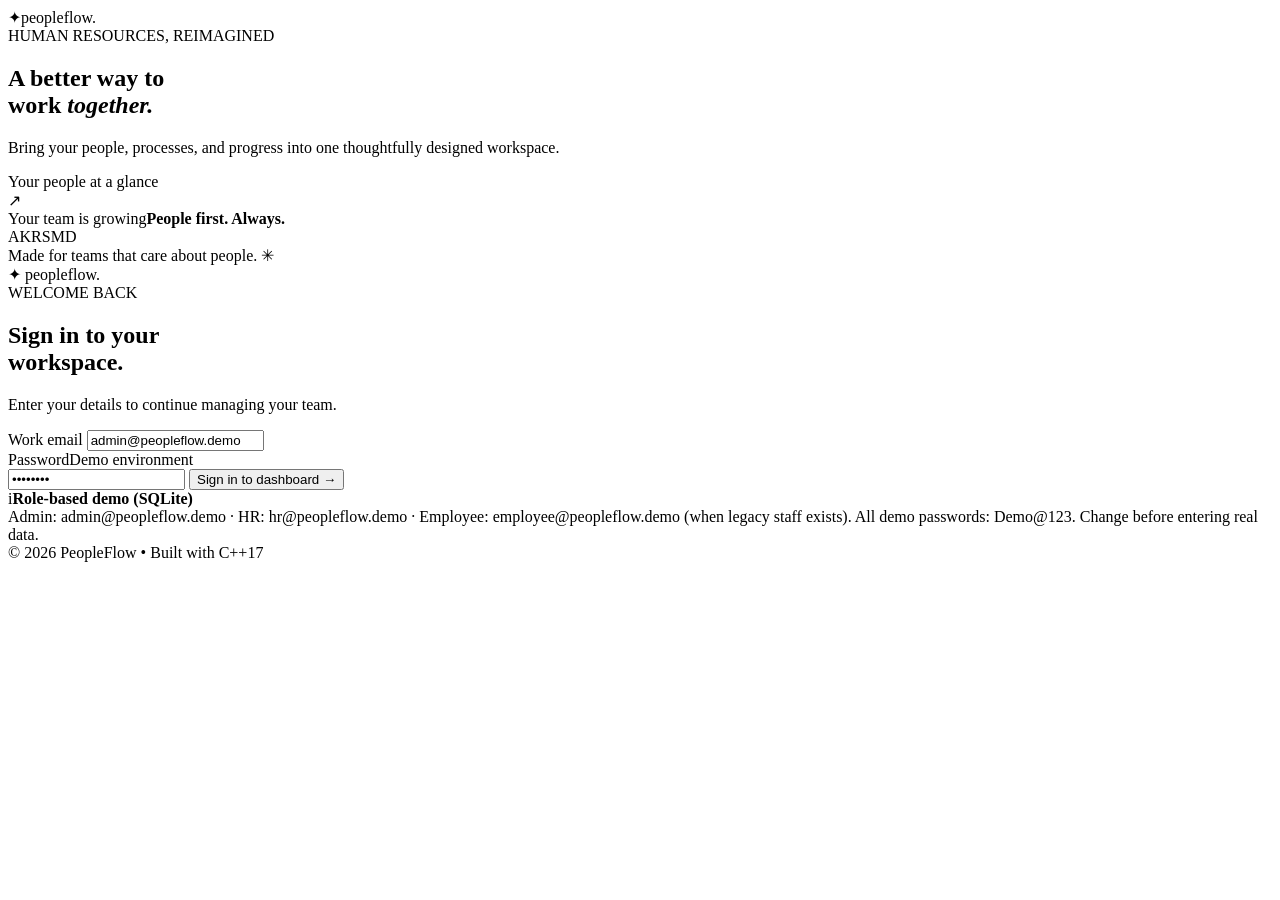
==== web/index.html @ 98f4a91e "Add C++ SQLite backend and automated tests" ====
<!doctype html>
<html lang="en">
<head>
  <meta charset="UTF-8">
  <meta name="viewport" content="width=device-width, initial-scale=1">
  <meta name="color-scheme" content="light">
  <title>PeopleFlow — HR Workspace</title>
  <link rel="stylesheet" href="/styles.css">
</head>
<body>
<svg aria-hidden="true" style="position:absolute;width:0;height:0;overflow:hidden" xmlns="http://www.w3.org/2000/svg">
  <symbol id="i-grid" viewBox="0 0 24 24"><rect x="3" y="3" width="8" height="8" rx="2"/><rect x="13" y="3" width="8" height="8" rx="2"/><rect x="3" y="13" width="8" height="8" rx="2"/><rect x="13" y="13" width="8" height="8" rx="2"/></symbol>
  <symbol id="i-users" viewBox="0 0 24 24"><path d="M16 21v-2a4 4 0 0 0-4-4H6a4 4 0 0 0-4 4v2M9 11a4 4 0 1 0 0-8 4 4 0 0 0 0 8ZM22 21v-2a4 4 0 0 0-3-3.87M16 3.13a4 4 0 0 1 0 7.75"/></symbol>
  <symbol id="i-calendar" viewBox="0 0 24 24"><rect x="3" y="5" width="18" height="16" rx="2"/><path d="M16 3v4M8 3v4M3 10h18M8 15l2 2 5-5"/></symbol>
  <symbol id="i-leave" viewBox="0 0 24 24"><rect x="4" y="5" width="16" height="17" rx="2"/><path d="M8 3v4M16 3v4M4 10h16M8 14h8M8 18h5"/></symbol>
  <symbol id="i-plus" viewBox="0 0 24 24"><path d="M12 5v14M5 12h14"/></symbol>
  <symbol id="i-search" viewBox="0 0 24 24"><circle cx="11" cy="11" r="7"/><path d="m20 20-4-4"/></symbol>
  <symbol id="i-chevron" viewBox="0 0 24 24"><path d="m9 18 6-6-6-6"/></symbol>
  <symbol id="i-logout" viewBox="0 0 24 24"><path d="M9 21H5a2 2 0 0 1-2-2V5a2 2 0 0 1 2-2h4M16 17l5-5-5-5M21 12H9"/></symbol>
  <symbol id="i-trend" viewBox="0 0 24 24"><path d="m3 17 6-6 4 4 8-8M15 7h6v6"/></symbol>
  <symbol id="i-bell" viewBox="0 0 24 24"><path d="M18 8a6 6 0 0 0-12 0c0 7-3 7-3 9h18c0-2-3-2-3-9M10 21h4"/></symbol>
  <symbol id="i-close" viewBox="0 0 24 24"><path d="M18 6 6 18M6 6l12 12"/></symbol>
  <symbol id="i-edit" viewBox="0 0 24 24"><path d="M12 20h9M16.5 3.5a2.12 2.12 0 0 1 3 3L9 17l-4 1 1-4Z"/></symbol>
  <symbol id="i-trash" viewBox="0 0 24 24"><path d="M3 6h18M8 6V4h8v2M6 6l1 15h10l1-15M10 10v7M14 10v7"/></symbol>
  <symbol id="i-menu" viewBox="0 0 24 24"><path d="M4 7h16M4 12h16M4 17h16"/></symbol>
  <symbol id="i-check" viewBox="0 0 24 24"><path d="m5 12 5 5L20 7"/></symbol>
</svg>

<div id="login-view" class="login-shell">
  <section class="login-art">
    <div class="art-noise"></div>
    <div class="brand brand-light"><span class="brand-mark">✦</span><span>peopleflow<span class="brand-dot">.</span></span></div>
    <div class="art-center">
      <div class="art-kicker"><span class="kicker-dot"></span> HUMAN RESOURCES, REIMAGINED</div>
      <h1>A better way to<br>work <em>together.</em></h1>
      <p>Bring your people, processes, and progress into one thoughtfully designed workspace.</p>
      <div class="art-preview">
        <div class="art-preview-header"><span class="dot green"></span><span class="dot yellow"></span><span class="dot blue"></span><span class="mini-label">Your people at a glance</span></div>
        <div class="preview-content"><div class="preview-icon">↗</div><div><span class="preview-caption">Your team is growing</span><strong>People first. Always.</strong></div><div class="preview-avatars"><span>AK</span><span>RS</span><span>MD</span></div></div>
      </div>
    </div>
    <div class="art-bottom">Made for teams that care about people. <span>✳</span></div>
  </section>
  <section class="login-panel">
    <div class="login-mobile-brand"><span class="brand-mark">✦</span> peopleflow.</div>
    <div class="login-form-wrap">
      <div class="eyebrow">WELCOME BACK</div>
      <h2>Sign in to your<br>workspace<span class="accent-dot">.</span></h2>
      <p class="subheading">Enter your details to continue managing your team.</p>
      <form id="login-form">
        <label for="login-email">Work email</label>
        <input id="login-email" name="email" type="email" value="admin@peopleflow.demo" required autocomplete="username" placeholder="you@company.com">
        <div class="label-line"><label for="login-password">Password</label><span class="hint">Demo environment</span></div>
        <input id="login-password" name="password" type="password" value="Demo@123" required autocomplete="current-password" placeholder="Enter your password">
        <p id="login-error" class="form-error" role="alert" hidden></p>
        <button class="button primary login-submit" type="submit">Sign in to dashboard <span>→</span></button>
      </form>
      <div class="demo-note"><span class="note-icon">i</span><span><b>Role-based demo (SQLite)</b><br>Admin: admin@peopleflow.demo · HR: hr@peopleflow.demo · Employee: employee@peopleflow.demo (when legacy staff exists). All demo passwords: Demo@123. Change before entering real data.</span></div>
    </div>
    <div class="login-footer">© 2026 PeopleFlow <span>•</span> Built with C++17</div>
  </section>
</div>

<div id="app-view" class="app-shell" hidden>
  <aside class="sidebar" id="sidebar">
    <div class="brand"><span class="brand-mark">✦</span><span>peopleflow<span class="brand-dot">.</span></span></div>
    <div class="workspace-switch"><span class="workspace-logo">P</span><span class="workspace-copy"><strong>PeopleFlow HR</strong><small id="workspace-role">Admin workspace</small></span><svg class="icon icon-small"><use href="#i-chevron"/></svg></div>
    <div class="nav-label">WORKSPACE</div>
    <nav class="sidebar-nav" aria-label="Main navigation">
      <button class="nav-item active" data-view="dashboard"><svg class="icon"><use href="#i-grid"/></svg><span>Overview</span></button>
      <button class="nav-item" data-view="employees"><svg class="icon"><use href="#i-users"/></svg><span>Employees</span></button>
      <button class="nav-item" data-view="attendance"><svg class="icon"><use href="#i-calendar"/></svg><span>Attendance</span></button>
      <button class="nav-item" data-view="leaves"><svg class="icon"><use href="#i-leave"/></svg><span>Leave requests</span><span id="sidebar-pending" class="nav-counter" hidden>0</span></button>
      <button class="nav-item admin-only" data-view="accounts"><svg class="icon"><use href="#i-users"/></svg><span>User accounts</span></button>
    </nav>
    <div class="sidebar-bottom">
      <div class="sidebar-help"><span class="help-sparkle">✳</span><strong>SQLite + C++</strong><small>Role-based local demo</small><button id="change-password-button" class="button ghost" style="width:100%;margin-top:12px">Change password</button></div>
      <button class="sidebar-profile" id="logout-button" title="Sign out"><span class="profile-avatar" id="side-avatar">AD</span><span class="profile-info"><strong id="signed-name">Admin User</strong><small id="signed-role">Administrator</small></span><svg class="icon"><use href="#i-logout"/></svg></button>
    </div>
  </aside>
  <div class="app-main">
    <header class="topbar"><div class="topbar-left"><button class="mobile-menu" id="menu-toggle" aria-label="Toggle navigation"><svg class="icon"><use href="#i-menu"/></svg></button><span class="breadcrumb">Workspace</span><svg class="icon crumb-arrow"><use href="#i-chevron"/></svg><strong id="breadcrumb-title">Overview</strong></div><div class="topbar-right"><span class="live-indicator"><span></span> Local server online</span><div class="top-avatar" id="top-avatar">AD</div></div></header>
    <main id="main-content" class="main-content"></main>
  </div>
</div>
<div id="modal-root"></div>
<div id="toast" role="status" aria-live="polite" class="toast" hidden></div>
<script src="/app.js" defer></script>
</body>
</html>
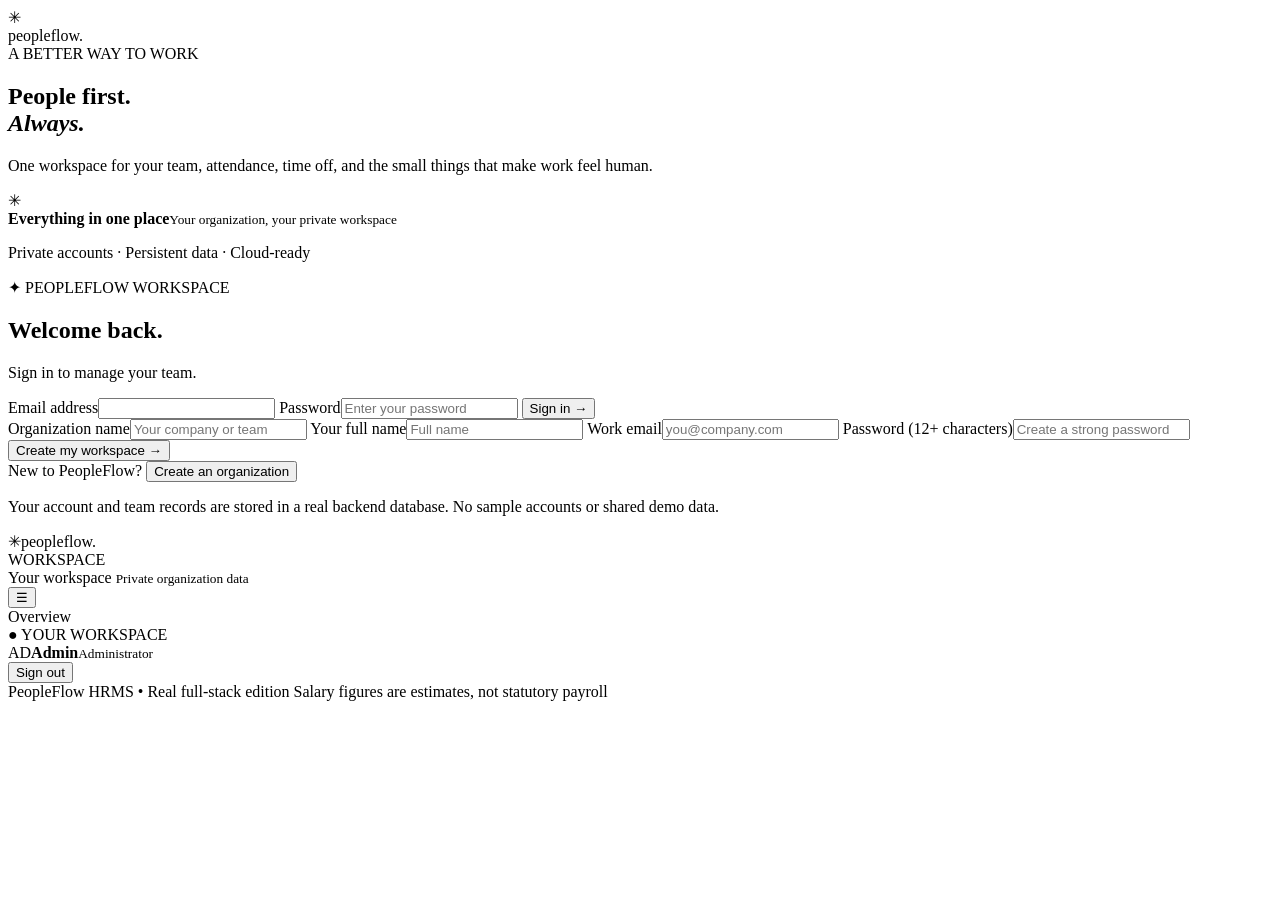
==== commit d6b4dc16: "Upgrade PeopleFlow HRMS to full-stack web app" ====
--- a/web/index.html
+++ b/web/index.html
@@ -1,90 +1,56 @@
 <!doctype html>
 <html lang="en">
 <head>
-  <meta charset="UTF-8">
-  <meta name="viewport" content="width=device-width, initial-scale=1">
-  <meta name="color-scheme" content="light">
-  <title>PeopleFlow — HR Workspace</title>
-  <link rel="stylesheet" href="/styles.css">
+<meta charset="utf-8"><meta name="viewport" content="width=device-width, initial-scale=1">
+<meta name="theme-color" content="#10272c"><meta name="description" content="PeopleFlow HRMS — secure employee and attendance management for real organizations.">
+<title>PeopleFlow HRMS · Workspace</title>
+<link rel="stylesheet" href="/styles.css"><script src="/app.js" defer></script>
 </head>
 <body>
-<svg aria-hidden="true" style="position:absolute;width:0;height:0;overflow:hidden" xmlns="http://www.w3.org/2000/svg">
-  <symbol id="i-grid" viewBox="0 0 24 24"><rect x="3" y="3" width="8" height="8" rx="2"/><rect x="13" y="3" width="8" height="8" rx="2"/><rect x="3" y="13" width="8" height="8" rx="2"/><rect x="13" y="13" width="8" height="8" rx="2"/></symbol>
-  <symbol id="i-users" viewBox="0 0 24 24"><path d="M16 21v-2a4 4 0 0 0-4-4H6a4 4 0 0 0-4 4v2M9 11a4 4 0 1 0 0-8 4 4 0 0 0 0 8ZM22 21v-2a4 4 0 0 0-3-3.87M16 3.13a4 4 0 0 1 0 7.75"/></symbol>
-  <symbol id="i-calendar" viewBox="0 0 24 24"><rect x="3" y="5" width="18" height="16" rx="2"/><path d="M16 3v4M8 3v4M3 10h18M8 15l2 2 5-5"/></symbol>
-  <symbol id="i-leave" viewBox="0 0 24 24"><rect x="4" y="5" width="16" height="17" rx="2"/><path d="M8 3v4M16 3v4M4 10h16M8 14h8M8 18h5"/></symbol>
-  <symbol id="i-plus" viewBox="0 0 24 24"><path d="M12 5v14M5 12h14"/></symbol>
-  <symbol id="i-search" viewBox="0 0 24 24"><circle cx="11" cy="11" r="7"/><path d="m20 20-4-4"/></symbol>
-  <symbol id="i-chevron" viewBox="0 0 24 24"><path d="m9 18 6-6-6-6"/></symbol>
-  <symbol id="i-logout" viewBox="0 0 24 24"><path d="M9 21H5a2 2 0 0 1-2-2V5a2 2 0 0 1 2-2h4M16 17l5-5-5-5M21 12H9"/></symbol>
-  <symbol id="i-trend" viewBox="0 0 24 24"><path d="m3 17 6-6 4 4 8-8M15 7h6v6"/></symbol>
-  <symbol id="i-bell" viewBox="0 0 24 24"><path d="M18 8a6 6 0 0 0-12 0c0 7-3 7-3 9h18c0-2-3-2-3-9M10 21h4"/></symbol>
-  <symbol id="i-close" viewBox="0 0 24 24"><path d="M18 6 6 18M6 6l12 12"/></symbol>
-  <symbol id="i-edit" viewBox="0 0 24 24"><path d="M12 20h9M16.5 3.5a2.12 2.12 0 0 1 3 3L9 17l-4 1 1-4Z"/></symbol>
-  <symbol id="i-trash" viewBox="0 0 24 24"><path d="M3 6h18M8 6V4h8v2M6 6l1 15h10l1-15M10 10v7M14 10v7"/></symbol>
-  <symbol id="i-menu" viewBox="0 0 24 24"><path d="M4 7h16M4 12h16M4 17h16"/></symbol>
-  <symbol id="i-check" viewBox="0 0 24 24"><path d="m5 12 5 5L20 7"/></symbol>
-</svg>
-
-<div id="login-view" class="login-shell">
-  <section class="login-art">
-    <div class="art-noise"></div>
-    <div class="brand brand-light"><span class="brand-mark">✦</span><span>peopleflow<span class="brand-dot">.</span></span></div>
-    <div class="art-center">
-      <div class="art-kicker"><span class="kicker-dot"></span> HUMAN RESOURCES, REIMAGINED</div>
-      <h1>A better way to<br>work <em>together.</em></h1>
-      <p>Bring your people, processes, and progress into one thoughtfully designed workspace.</p>
-      <div class="art-preview">
-        <div class="art-preview-header"><span class="dot green"></span><span class="dot yellow"></span><span class="dot blue"></span><span class="mini-label">Your people at a glance</span></div>
-        <div class="preview-content"><div class="preview-icon">↗</div><div><span class="preview-caption">Your team is growing</span><strong>People first. Always.</strong></div><div class="preview-avatars"><span>AK</span><span>RS</span><span>MD</span></div></div>
-      </div>
-    </div>
-    <div class="art-bottom">Made for teams that care about people. <span>✳</span></div>
-  </section>
-  <section class="login-panel">
-    <div class="login-mobile-brand"><span class="brand-mark">✦</span> peopleflow.</div>
-    <div class="login-form-wrap">
-      <div class="eyebrow">WELCOME BACK</div>
-      <h2>Sign in to your<br>workspace<span class="accent-dot">.</span></h2>
-      <p class="subheading">Enter your details to continue managing your team.</p>
-      <form id="login-form">
-        <label for="login-email">Work email</label>
-        <input id="login-email" name="email" type="email" value="admin@peopleflow.demo" required autocomplete="username" placeholder="you@company.com">
-        <div class="label-line"><label for="login-password">Password</label><span class="hint">Demo environment</span></div>
-        <input id="login-password" name="password" type="password" value="Demo@123" required autocomplete="current-password" placeholder="Enter your password">
-        <p id="login-error" class="form-error" role="alert" hidden></p>
-        <button class="button primary login-submit" type="submit">Sign in to dashboard <span>→</span></button>
+<div id="login" class="login-wrap hidden">
+  <div class="login-brand"><div class="logo-mark">✳</div><span>peopleflow<span class="dot">.</span></span></div>
+  <div class="login-grid">
+    <section class="login-story">
+      <div class="eyebrow">A BETTER WAY TO WORK</div>
+      <h1>People first.<br><em>Always.</em></h1>
+      <p>One workspace for your team, attendance, time off, and the small things that make work feel human.</p>
+      <div class="story-card"><div class="logo-mark">✳</div><div><strong>Everything in one place</strong><small>Your organization, your private workspace</small></div></div>
+      <p class="story-foot">Private accounts · Persistent data · Cloud-ready</p>
+    </section>
+    <section class="login-card">
+      <div class="pill">✦ PEOPLEFLOW WORKSPACE</div>
+      <h2 id="authTitle">Welcome back.</h2><p class="subtle" id="authSubtitle">Sign in to manage your team.</p>
+      <form id="loginForm" autocomplete="on">
+        <label>Email address<input name="email" type="email" required autocomplete="username"></label>
+        <label>Password<input name="password" type="password" placeholder="Enter your password" required autocomplete="current-password"></label>
+        <button type="submit" class="btn primary full">Sign in <span aria-hidden="true">→</span></button>
       </form>
-      <div class="demo-note"><span class="note-icon">i</span><span><b>Role-based demo (SQLite)</b><br>Admin: admin@peopleflow.demo · HR: hr@peopleflow.demo · Employee: employee@peopleflow.demo (when legacy staff exists). All demo passwords: Demo@123. Change before entering real data.</span></div>
-    </div>
-    <div class="login-footer">© 2026 PeopleFlow <span>•</span> Built with C++17</div>
-  </section>
-</div>
-
-<div id="app-view" class="app-shell" hidden>
-  <aside class="sidebar" id="sidebar">
-    <div class="brand"><span class="brand-mark">✦</span><span>peopleflow<span class="brand-dot">.</span></span></div>
-    <div class="workspace-switch"><span class="workspace-logo">P</span><span class="workspace-copy"><strong>PeopleFlow HR</strong><small id="workspace-role">Admin workspace</small></span><svg class="icon icon-small"><use href="#i-chevron"/></svg></div>
-    <div class="nav-label">WORKSPACE</div>
-    <nav class="sidebar-nav" aria-label="Main navigation">
-      <button class="nav-item active" data-view="dashboard"><svg class="icon"><use href="#i-grid"/></svg><span>Overview</span></button>
-      <button class="nav-item" data-view="employees"><svg class="icon"><use href="#i-users"/></svg><span>Employees</span></button>
-      <button class="nav-item" data-view="attendance"><svg class="icon"><use href="#i-calendar"/></svg><span>Attendance</span></button>
-      <button class="nav-item" data-view="leaves"><svg class="icon"><use href="#i-leave"/></svg><span>Leave requests</span><span id="sidebar-pending" class="nav-counter" hidden>0</span></button>
-      <button class="nav-item admin-only" data-view="accounts"><svg class="icon"><use href="#i-users"/></svg><span>User accounts</span></button>
-    </nav>
-    <div class="sidebar-bottom">
-      <div class="sidebar-help"><span class="help-sparkle">✳</span><strong>SQLite + C++</strong><small>Role-based local demo</small><button id="change-password-button" class="button ghost" style="width:100%;margin-top:12px">Change password</button></div>
-      <button class="sidebar-profile" id="logout-button" title="Sign out"><span class="profile-avatar" id="side-avatar">AD</span><span class="profile-info"><strong id="signed-name">Admin User</strong><small id="signed-role">Administrator</small></span><svg class="icon"><use href="#i-logout"/></svg></button>
-    </div>
-  </aside>
-  <div class="app-main">
-    <header class="topbar"><div class="topbar-left"><button class="mobile-menu" id="menu-toggle" aria-label="Toggle navigation"><svg class="icon"><use href="#i-menu"/></svg></button><span class="breadcrumb">Workspace</span><svg class="icon crumb-arrow"><use href="#i-chevron"/></svg><strong id="breadcrumb-title">Overview</strong></div><div class="topbar-right"><span class="live-indicator"><span></span> Local server online</span><div class="top-avatar" id="top-avatar">AD</div></div></header>
-    <main id="main-content" class="main-content"></main>
+      <form id="signupForm" class="hidden" autocomplete="on">
+        <label>Organization name<input name="organization" type="text" placeholder="Your company or team" minlength="3" maxlength="120" required autocomplete="organization"></label>
+        <label>Your full name<input name="name" type="text" placeholder="Full name" minlength="2" maxlength="120" required autocomplete="name"></label>
+        <label>Work email<input name="email" type="email" placeholder="you@company.com" required autocomplete="email"></label>
+        <label>Password (12+ characters)<input name="password" type="password" placeholder="Create a strong password" minlength="12" maxlength="128" required autocomplete="new-password"></label>
+        <button type="submit" class="btn primary full">Create my workspace <span aria-hidden="true">→</span></button>
+      </form>
+      <div class="auth-switch"><span id="authSwitchText">New to PeopleFlow?</span> <button id="authSwitchButton" type="button">Create an organization</button></div>
+      <p class="auth-note">Your account and team records are stored in a real backend database. No sample accounts or shared demo data.</p>
+      <div id="loginError" class="error hidden" role="alert"></div>
+    </section>
   </div>
 </div>
-<div id="modal-root"></div>
-<div id="toast" role="status" aria-live="polite" class="toast" hidden></div>
-<script src="/app.js" defer></script>
-</body>
-</html>
+<div id="workspace" class="workspace hidden">
+  <aside class="sidebar">
+    <div class="sidebar-logo"><span class="logo-mark small">✳</span><span>peopleflow<span class="dot">.</span></span></div>
+    <div class="sidebar-label">WORKSPACE</div>
+    <nav id="navigation" aria-label="Main navigation"></nav>
+    <div class="sidebar-bottom"><span class="online-dot"></span> <span id="orgSidebar">Your workspace</span> <small>Private organization data</small></div>
+  </aside>
+  <div class="shell">
+    <header class="topbar"><button id="menuToggle" class="mobile-menu" type="button" aria-label="Toggle navigation">☰</button><div class="breadcrumb" id="breadcrumb">Overview</div><div class="top-right"><span class="local-pill">● YOUR WORKSPACE</span><div class="account"><span class="account-avatar" id="avatar">AD</span><span><strong id="userName">Admin</strong><small id="userRole">Administrator</small></span></div><button id="logout" type="button" class="btn outline small-btn">Sign out</button></div></header>
+    <main id="content" aria-live="polite"></main>
+    <footer class="footer">PeopleFlow HRMS • Real full-stack edition <span>Salary figures are estimates, not statutory payroll</span></footer>
+  </div>
+</div>
+<dialog id="modal" aria-label="Edit record"><div id="modalContent"></div></dialog>
+<div id="toast" class="toast hidden" role="status"></div>
+</body></html>
